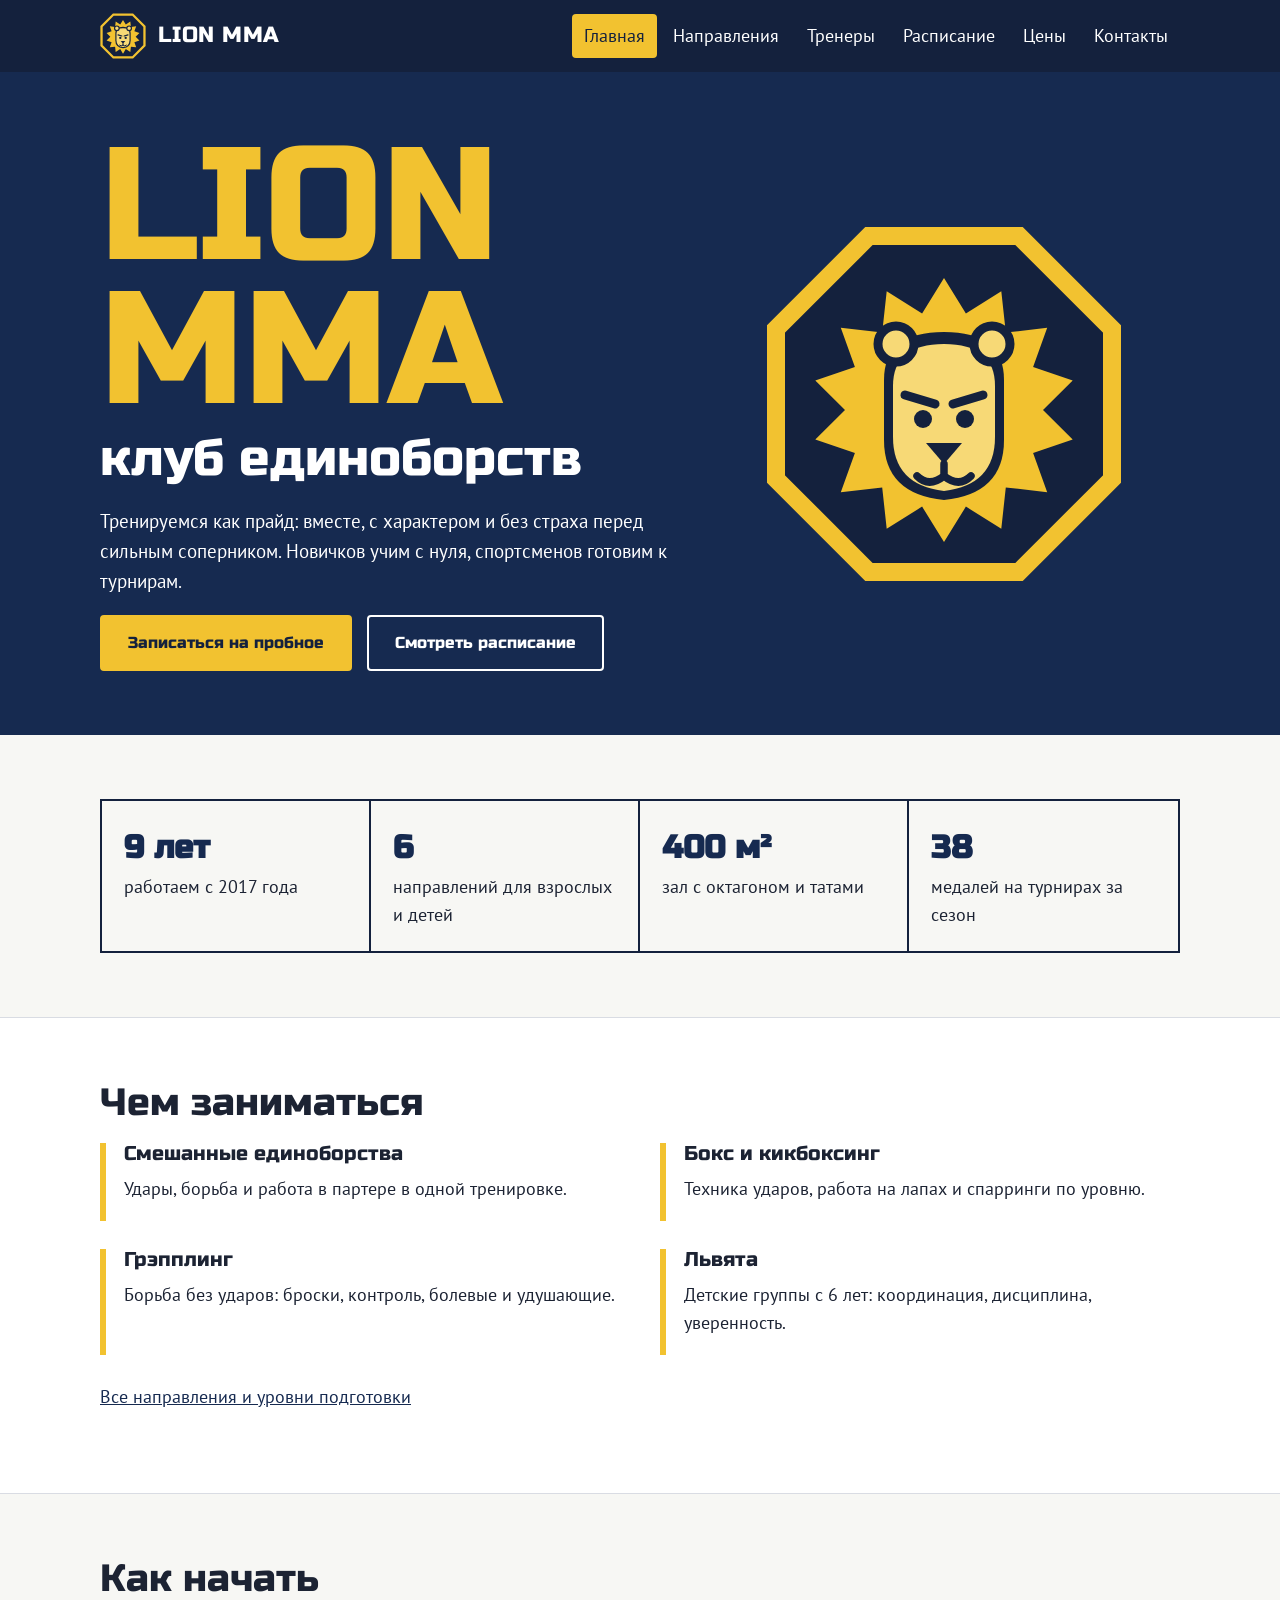
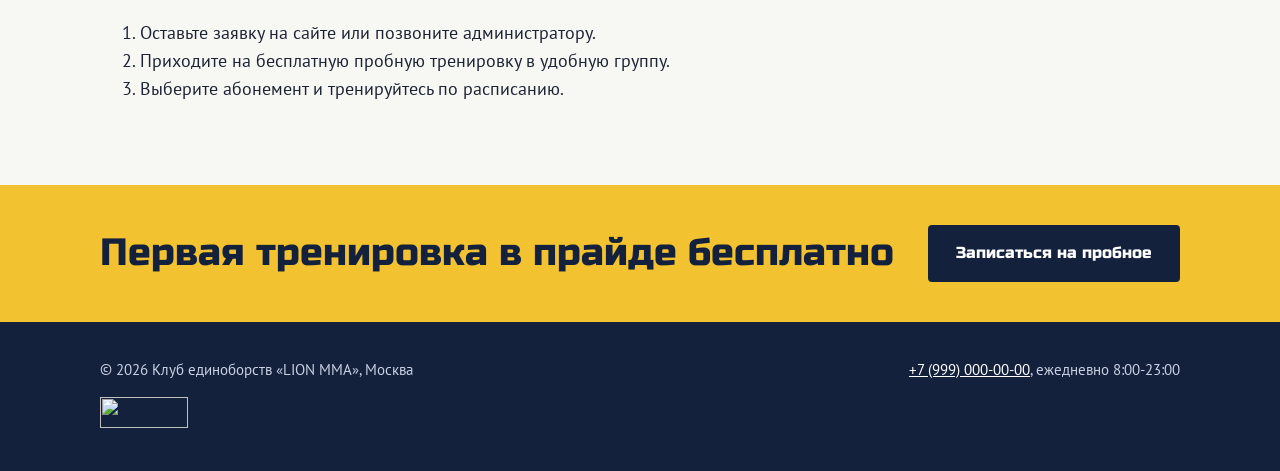
==== index.html @ 070dc4d4 "Add files via upload" ====
<!DOCTYPE html>
<html lang="ru">
<head>
  <meta charset="UTF-8">
  <meta name="viewport" content="width=device-width, initial-scale=1">
  <title>LION MMA - клуб единоборств в Москве</title>
  <meta name="description" content="Клуб единоборств LION MMA: смешанные единоборства, бокс, кикбоксинг, грэпплинг. Группы для взрослых и детей с 6 лет.">
  <link rel="icon" href="img/logo.svg" type="image/svg+xml">
  <link rel="preconnect" href="https://fonts.googleapis.com">
  <link rel="preconnect" href="https://fonts.gstatic.com" crossorigin>
  <link href="https://fonts.googleapis.com/css2?family=PT+Sans:wght@400;700&family=Russo+One&display=swap" rel="stylesheet">
  <link rel="stylesheet" href="css/style.css">
</head>
<body>
<header class="site-header">
  <div class="wrap">
    <a class="brand" href="index.html"><img src="img/logo.svg" alt=""><span>LION MMA</span></a>
    <button class="menu-btn" aria-expanded="false" aria-controls="nav">Меню</button>
    <nav class="nav" id="nav" aria-label="Основное меню">
      <a href="index.html" aria-current="page">Главная</a>
      <a href="napravleniya.html">Направления</a>
      <a href="trenery.html">Тренеры</a>
      <a href="raspisanie.html">Расписание</a>
      <a href="ceny.html">Цены</a>
      <a href="kontakty.html">Контакты</a>
    </nav>
  </div>
</header>
<main>
<section class="hero">
  <div class="wrap">
    <div>
      <h1 class="hero-title">LION MMA<small>клуб единоборств</small></h1>
      <p>Тренируемся как прайд: вместе, с характером и без страха перед сильным соперником. Новичков учим с нуля, спортсменов готовим к турнирам.</p>
      <a class="btn" href="kontakty.html#signup">Записаться на пробное</a>
      <a class="btn btn-ghost" href="raspisanie.html">Смотреть расписание</a>
    </div>
    <img class="hero-logo" src="img/logo.svg" alt="Логотип клуба LION MMA: голова льва в октагоне">
  </div>
</section>

<section class="section">
  <div class="wrap">
    <div class="facts">
      <div><b>9 лет</b>работаем с 2017 года</div>
      <div><b>6</b>направлений для взрослых и детей</div>
      <div><b>400 м²</b>зал с октагоном и татами</div>
      <div><b>38</b>медалей на турнирах за сезон</div>
    </div>
  </div>
</section>

<section class="section section-alt">
  <div class="wrap">
    <h2>Чем заниматься</h2>
    <div class="disciplines two">
      <div class="discipline"><h3>Смешанные единоборства</h3><p>Удары, борьба и работа в партере в одной тренировке.</p></div>
      <div class="discipline"><h3>Бокс и кикбоксинг</h3><p>Техника ударов, работа на лапах и спарринги по уровню.</p></div>
      <div class="discipline"><h3>Грэпплинг</h3><p>Борьба без ударов: броски, контроль, болевые и удушающие.</p></div>
      <div class="discipline"><h3>Львята</h3><p>Детские группы с 6 лет: координация, дисциплина, уверенность.</p></div>
    </div>
    <p style="margin-top:28px"><a href="napravleniya.html">Все направления и уровни подготовки</a></p>
  </div>
</section>

<section class="section">
  <div class="wrap">
    <h2>Как начать</h2>
    <ol>
      <li>Оставьте заявку на сайте или позвоните администратору.</li>
      <li>Приходите на бесплатную пробную тренировку в удобную группу.</li>
      <li>Выберите абонемент и тренируйтесь по расписанию.</li>
    </ol>
  </div>
</section>
</main>
<section class="cta">
  <div class="wrap">
    <h2>Первая тренировка в прайде бесплатно</h2>
    <a class="btn" href="kontakty.html#signup">Записаться на пробное</a>
  </div>
</section>
<footer class="site-footer">
  <div class="wrap">
    <div>© <span class="year">2026</span> Клуб единоборств «LION MMA», Москва</div>
    <div><a href="tel:+79990000000">+7 (999) 000-00-00</a>, ежедневно 8:00-23:00</div>
  </div>
  <div class="wrap counters">
    <!-- ===== СЧЕТЧИКИ: вставляйте код счетчиков (LiveInternet, Top.Mail.ru, Яндекс Метрика и др.) между этими строками ===== -->
    <!--LiveInternet counter--><a href="https://www.liveinternet.ru/click"
    target="_blank"><img id="licntFFC2" width="88" height="31" style="border:0" 
    title="LiveInternet: показано число просмотров и посетителей за 24 часа"
    src="[data-uri]"
    alt=""/></a><script>(function(d,s){d.getElementById("licntFFC2").src=
    "https://counter.yadro.ru/hit?t52.1;r"+escape(d.referrer)+
    ((typeof(s)=="undefined")?"":";s"+s.width+"*"+s.height+"*"+
    (s.colorDepth?s.colorDepth:s.pixelDepth))+";u"+escape(d.URL)+
    ";h"+escape(d.title.substring(0,150))+";"+Math.random()})
    (document,screen)</script><!--/LiveInternet-->
    <!-- ===== КОНЕЦ СЧЕТЧИКОВ ===== -->
  </div>
</footer>
<script src="js/main.js"></script>
</body>
</html>
---- css/style.css ----
/* =========================================================
   LION MMA - общие стили сайта
   Цвета: синий мат, золото львиной гривы, белый мел
   ========================================================= */
:root {
  --navy: #14213D;      /* основной темный, фон шапки и подвала */
  --mat: #162a50;       /* синий борцовский ковер */
  --tape: #F2C230;      /* желтая лента, акцент */
  --chalk: #F7F7F4;     /* фон страниц */
  --ink: #1C2333;       /* основной текст */
  --muted: #5B6478;     /* второстепенный текст */
  --line: #D9DCE3;      /* линии и рамки */
  --display: "Russo One", "Arial Black", "Segoe UI", sans-serif;
  --body: "PT Sans", "Segoe UI", Roboto, Arial, sans-serif;
  --wrap: 1120px;
}

* { box-sizing: border-box; }
html { scroll-behavior: smooth; }
@media (prefers-reduced-motion: reduce) { html { scroll-behavior: auto; } * { transition: none !important; } }

body {
  margin: 0;
  font-family: var(--body);
  font-size: 18px;
  line-height: 1.55;
  color: var(--ink);
  background: var(--chalk);
}
img { max-width: 100%; display: block; }
a { color: var(--mat); }
a:focus-visible, button:focus-visible, input:focus-visible, select:focus-visible, textarea:focus-visible, summary:focus-visible {
  outline: 3px solid var(--tape);
  outline-offset: 2px;
}

.wrap { max-width: var(--wrap); margin: 0 auto; padding: 0 20px; }

h1, h2, h3 { font-family: var(--display); font-weight: 400; line-height: 1.1; margin: 0 0 .5em; }
h1 { font-size: clamp(2.2rem, 6vw, 4rem); }
h2 { font-size: clamp(1.6rem, 3.5vw, 2.4rem); }
h3 { font-size: 1.25rem; }
p { margin: 0 0 1em; max-width: 68ch; }

/* ---------- шапка ---------- */
.site-header { background: var(--navy); color: #fff; position: sticky; top: 0; z-index: 10; }
.site-header .wrap { display: flex; align-items: center; justify-content: space-between; min-height: 72px; gap: 16px; }
.brand { display: flex; align-items: center; gap: 12px; color: #fff; text-decoration: none; }
.brand img { width: 46px; height: 46px; }
.brand span { font-family: var(--display); font-size: 1.35rem; letter-spacing: .02em; }
.nav { display: flex; gap: 4px; }
.nav a { color: #fff; text-decoration: none; padding: 8px 12px; border-radius: 4px; }
.nav a:hover { background: rgba(255,255,255,.1); }
.nav a[aria-current="page"] { color: var(--navy); background: var(--tape); }
.menu-btn { display: none; background: none; border: 2px solid var(--tape); color: #fff; font: inherit; padding: 6px 12px; border-radius: 4px; cursor: pointer; }

@media (max-width: 900px) {
  .menu-btn { display: block; }
  .nav { display: none; position: absolute; left: 0; right: 0; top: 72px; background: var(--navy); flex-direction: column; padding: 8px 20px 20px; }
  .nav.open { display: flex; }
}

/* ---------- первый экран главной ---------- */
.hero { background: var(--mat); color: #fff; overflow: hidden; }
.hero .wrap { display: grid; grid-template-columns: 1.2fr 1fr; align-items: center; gap: 40px; padding-top: 64px; padding-bottom: 64px; }
.hero-title { font-family: var(--display); font-size: clamp(4rem, 14vw, 10rem); line-height: .9; margin: 0; color: var(--tape); }
.hero-title small { display: block; font-size: .32em; color: #fff; margin-top: 12px; }
.hero p { font-size: 1.2rem; margin-top: 24px; }
.hero-logo { justify-self: center; width: min(360px, 80%); }
@media (max-width: 760px) { .hero .wrap { grid-template-columns: 1fr; } .hero-logo { width: 200px; order: -1; } }

/* ---------- кнопки ---------- */
.btn { display: inline-block; font-family: var(--display); font-size: 1rem; text-decoration: none; padding: 14px 26px; border-radius: 4px; border: 2px solid var(--tape); background: var(--tape); color: var(--navy); cursor: pointer; }
.btn:hover { background: #ffd54d; }
.btn-ghost { background: transparent; color: #fff; border-color: #fff; margin-left: 10px; }
.btn-ghost:hover { background: rgba(255,255,255,.12); }

/* ---------- секции ---------- */
.section { padding: 64px 0; }
.section-alt { background: #fff; border-top: 1px solid var(--line); border-bottom: 1px solid var(--line); }
.page-head { background: var(--navy); color: #fff; padding: 48px 0 40px; border-bottom: 6px solid var(--tape); }
.page-head p { color: #C9D1E3; font-size: 1.15rem; margin: 0; }

/* полоса с фактами о клубе */
.facts { display: grid; grid-template-columns: repeat(4, 1fr); gap: 0; border: 2px solid var(--navy); }
.facts div { padding: 22px; border-right: 2px solid var(--navy); }
.facts div:last-child { border-right: 0; }
.facts b { display: block; font-family: var(--display); font-size: 2rem; color: var(--mat); }
@media (max-width: 760px) { .facts { grid-template-columns: 1fr 1fr; } .facts div:nth-child(2) { border-right: 0; } .facts div:nth-child(-n+2) { border-bottom: 2px solid var(--navy); } }

/* список направлений */
.disciplines { display: grid; grid-template-columns: repeat(auto-fit, minmax(300px, 1fr)); gap: 28px 40px; }
.disciplines.two { grid-template-columns: repeat(2, 1fr); }
@media (max-width: 700px) { .disciplines.two { grid-template-columns: 1fr; } }
.discipline { border-left: 6px solid var(--tape); padding-left: 18px; }
.discipline .meta { color: var(--muted); font-size: .95rem; }

/* тренеры */
.coach { display: grid; grid-template-columns: 120px 1fr; gap: 24px; padding: 28px 0; border-bottom: 1px solid var(--line); }
.coach:last-child { border-bottom: 0; }
.avatar { width: 120px; height: 120px; display: grid; place-items: center; background: var(--navy); color: var(--tape); font-family: var(--display); font-size: 2.2rem;
  clip-path: polygon(30% 0, 70% 0, 100% 30%, 100% 70%, 70% 100%, 30% 100%, 0 70%, 0 30%); }
.coach .role { color: var(--mat); font-weight: 700; margin-bottom: 8px; }
@media (max-width: 560px) { .coach { grid-template-columns: 1fr; } .avatar { width: 90px; height: 90px; font-size: 1.6rem; } }

/* расписание */
.filters { display: flex; flex-wrap: wrap; gap: 8px; margin-bottom: 20px; }
.filters button { font: inherit; padding: 8px 16px; border: 2px solid var(--navy); background: #fff; color: var(--navy); border-radius: 20px; cursor: pointer; }
.filters button[aria-pressed="true"] { background: var(--navy); color: #fff; }
.table-wrap { overflow-x: auto; }
table { width: 100%; border-collapse: collapse; background: #fff; }
th, td { padding: 12px 14px; text-align: left; border-bottom: 1px solid var(--line); }
th { background: var(--navy); color: #fff; font-weight: 700; }
td.day { font-weight: 700; white-space: nowrap; }
.tag { display: inline-block; padding: 2px 10px; border-radius: 12px; font-size: .85rem; background: #E6ECF8; color: var(--mat); }
.tag.kids { background: #FFF3CC; color: #7A5B00; }

/* цены */
.plans { display: grid; grid-template-columns: repeat(3, 1fr); border: 2px solid var(--navy); background: #fff; }
.plan { padding: 28px; border-right: 2px solid var(--navy); display: flex; flex-direction: column; }
.plan:last-child { border-right: 0; }
.plan.main { background: var(--navy); color: #fff; }
.plan .price { font-family: var(--display); font-size: 2.4rem; color: var(--mat); margin: 8px 0 4px; }
.plan.main .price { color: var(--tape); }
.plan ul { padding-left: 20px; margin: 12px 0 24px; flex: 1; }
@media (max-width: 860px) { .plans { grid-template-columns: 1fr; } .plan { border-right: 0; border-bottom: 2px solid var(--navy); } .plan:last-child { border-bottom: 0; } }

.faq details { border-bottom: 1px solid var(--line); padding: 16px 0; }
.faq summary { font-weight: 700; cursor: pointer; }
.faq details p { margin: 10px 0 0; }

/* контакты и форма */
.contacts { display: grid; grid-template-columns: 1fr 1fr; gap: 48px; }
@media (max-width: 860px) { .contacts { grid-template-columns: 1fr; } }
.contact-list { list-style: none; padding: 0; margin: 0 0 24px; }
.contact-list li { padding: 10px 0; border-bottom: 1px solid var(--line); }
.contact-list b { display: inline-block; min-width: 110px; }
.map { width: 100%; height: 320px; border: 2px solid var(--navy); }
form label { display: block; font-weight: 700; margin: 14px 0 6px; }
form input, form select, form textarea { width: 100%; font: inherit; padding: 10px 12px; border: 2px solid var(--line); border-radius: 4px; background: #fff; }
form input:focus, form select:focus, form textarea:focus { border-color: var(--mat); }
.form-note { color: var(--muted); font-size: .9rem; margin-top: 10px; }
.form-ok { display: none; margin-top: 16px; padding: 14px; background: #E8F5E9; border-left: 6px solid #2E7D32; }

/* призыв записаться */
.cta { background: var(--tape); }
.cta .wrap { display: flex; align-items: center; justify-content: space-between; gap: 24px; flex-wrap: wrap; padding-top: 40px; padding-bottom: 40px; }
.cta h2 { margin: 0; color: var(--navy); }
.cta .btn { background: var(--navy); color: #fff; border-color: var(--navy); }

/* ---------- подвал ---------- */
.site-footer { background: var(--navy); color: #C9D1E3; padding: 36px 0; font-size: .95rem; }
.site-footer .wrap { display: flex; justify-content: space-between; flex-wrap: wrap; gap: 16px; }
.site-footer a { color: #fff; }
/* блок счетчиков в подвале: кнопки-информеры выстраиваются в ряд */
.site-footer .counters { justify-content: flex-start; align-items: center; gap: 8px; margin-top: 16px; }
.site-footer .counters:empty { display: none; }
.site-footer .counters img { display: inline-block; }
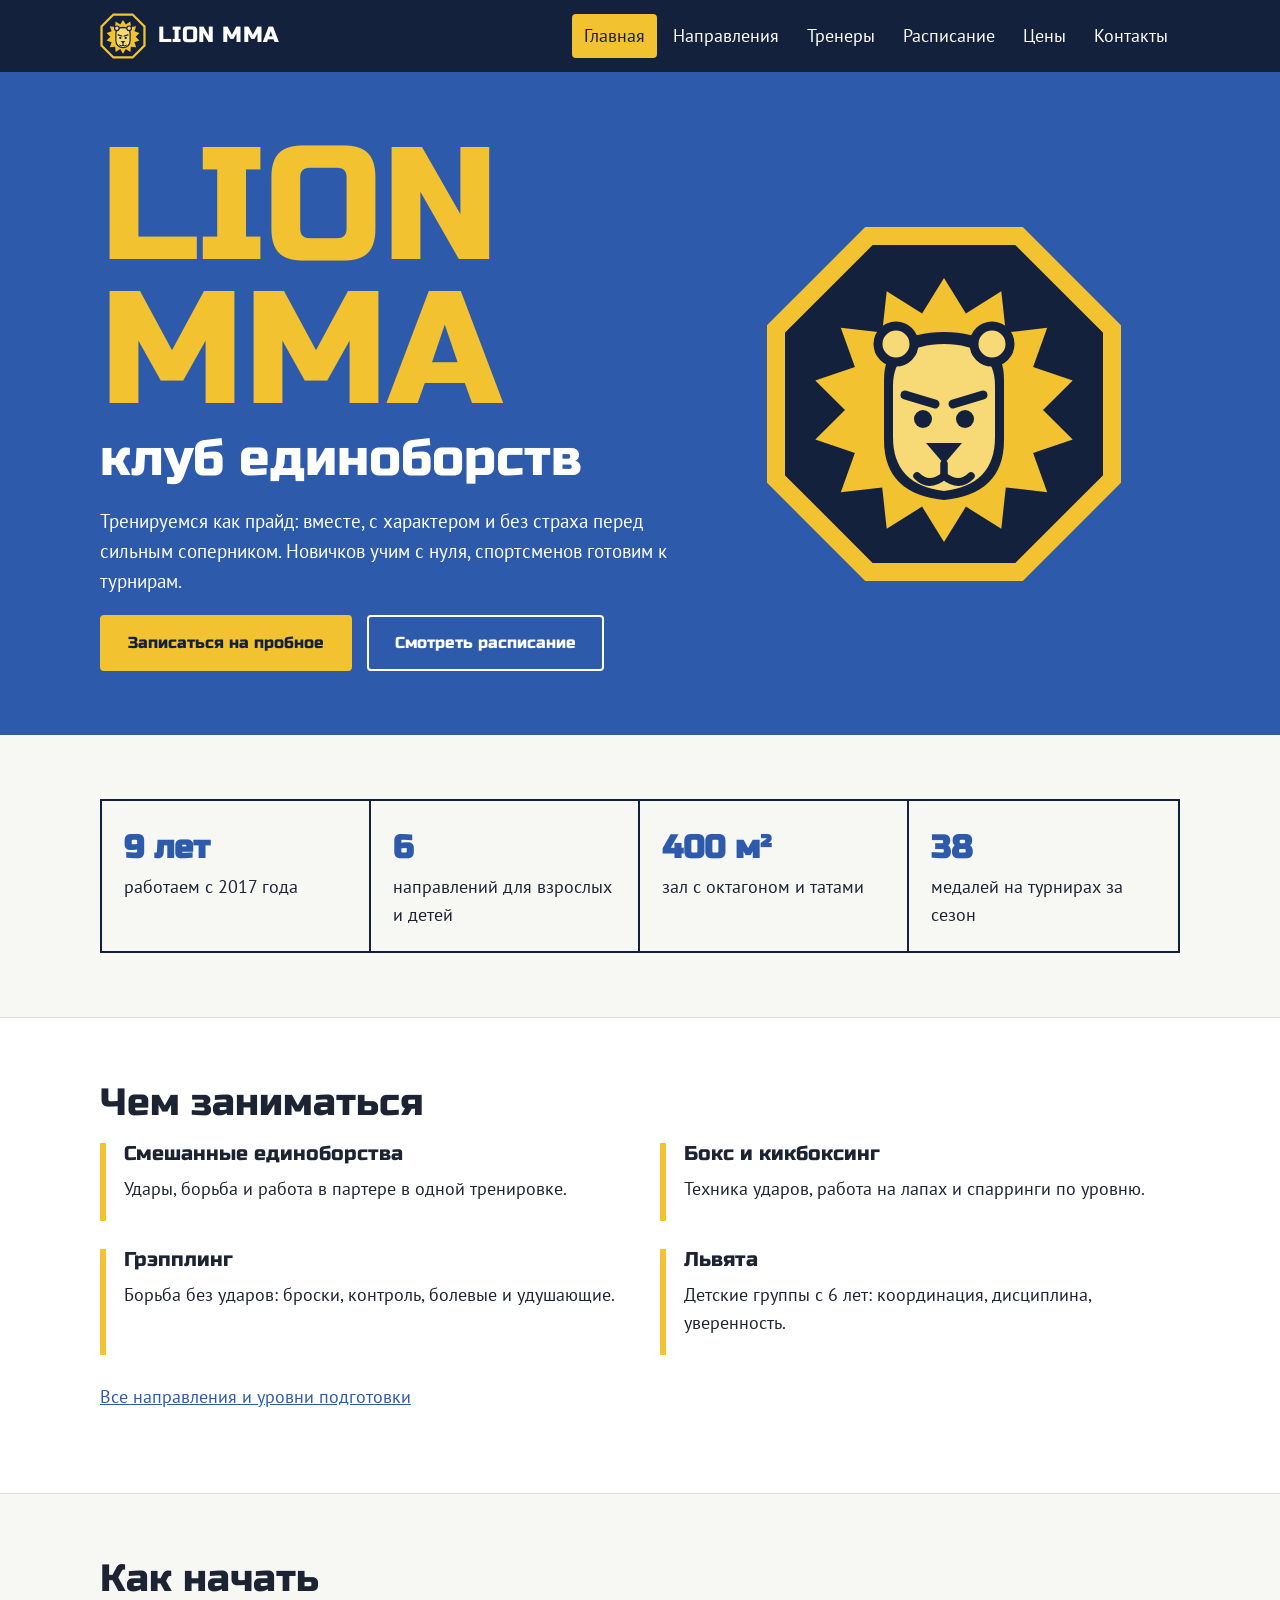
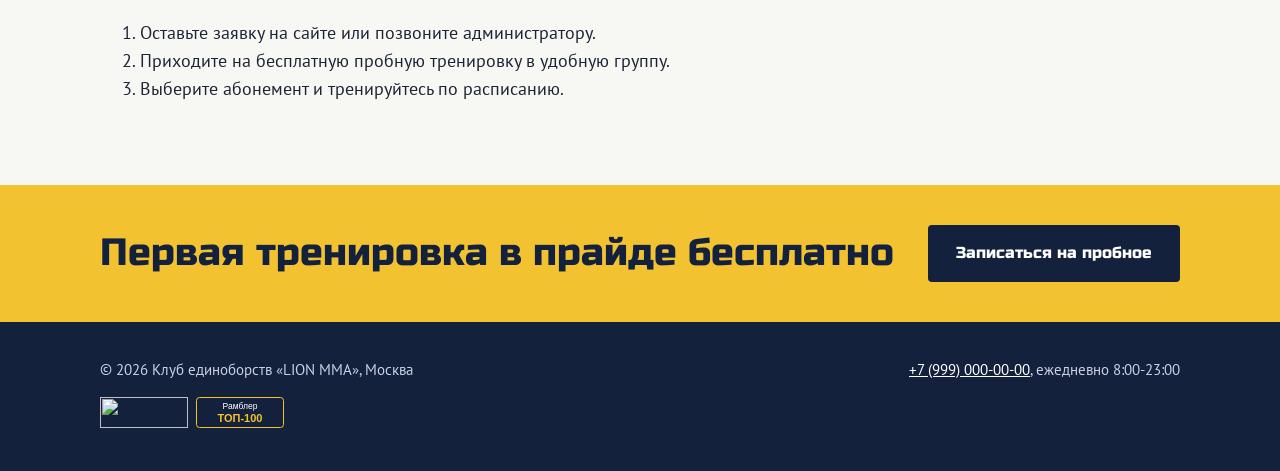
==== commit fd99c2c9: "Add files via upload" ====
--- a/index.html
+++ b/index.html
@@ -1,104 +1,132 @@
 <!DOCTYPE html>
+
 <html lang="ru">
 <head>
-  <meta charset="UTF-8">
-  <meta name="viewport" content="width=device-width, initial-scale=1">
-  <title>LION MMA - клуб единоборств в Москве</title>
-  <meta name="description" content="Клуб единоборств LION MMA: смешанные единоборства, бокс, кикбоксинг, грэпплинг. Группы для взрослых и детей с 6 лет.">
-  <link rel="icon" href="img/logo.svg" type="image/svg+xml">
-  <link rel="preconnect" href="https://fonts.googleapis.com">
-  <link rel="preconnect" href="https://fonts.gstatic.com" crossorigin>
-  <link href="https://fonts.googleapis.com/css2?family=PT+Sans:wght@400;700&family=Russo+One&display=swap" rel="stylesheet">
-  <link rel="stylesheet" href="css/style.css">
+<meta charset="utf-8"/>
+<meta content="width=device-width, initial-scale=1" name="viewport"/>
+<title>LION MMA - клуб единоборств в Москве</title>
+<meta content="Клуб единоборств LION MMA: смешанные единоборства, бокс, кикбоксинг, грэпплинг. Группы для взрослых и детей с 6 лет." name="description"/>
+<link href="img/logo.svg" rel="icon" type="image/svg+xml"/>
+<link href="https://fonts.googleapis.com" rel="preconnect"/>
+<link crossorigin="" href="https://fonts.gstatic.com" rel="preconnect"/>
+<link href="https://fonts.googleapis.com/css2?family=PT+Sans:wght@400;700&amp;family=Russo+One&amp;display=swap" rel="stylesheet"/>
+<link href="css/style.css" rel="stylesheet"/>
 </head>
 <body>
-<header class="site-header">
-  <div class="wrap">
-    <a class="brand" href="index.html"><img src="img/logo.svg" alt=""><span>LION MMA</span></a>
-    <button class="menu-btn" aria-expanded="false" aria-controls="nav">Меню</button>
-    <nav class="nav" id="nav" aria-label="Основное меню">
-      <a href="index.html" aria-current="page">Главная</a>
-      <a href="napravleniya.html">Направления</a>
-      <a href="trenery.html">Тренеры</a>
-      <a href="raspisanie.html">Расписание</a>
-      <a href="ceny.html">Цены</a>
-      <a href="kontakty.html">Контакты</a>
-    </nav>
-  </div>
+<header class="site-header" data-mma-attribute="шапка">
+<div class="wrap">
+<a class="brand" data-mma-attribute="логотип" href="index.html"><img alt="" src="img/logo.svg"/><span>LION MMA</span></a>
+<button aria-controls="nav" aria-expanded="false" class="menu-btn" data-mma-attribute="кнопка меню">Меню</button>
+<nav aria-label="Основное меню" class="nav" data-mma-attribute="меню" id="nav">
+<a aria-current="page" data-mma-attribute="Главная" href="index.html">Главная</a>
+<a data-mma-attribute="Направления" href="napravleniya.html">Направления</a>
+<a data-mma-attribute="Тренеры" href="trenery.html">Тренеры</a>
+<a data-mma-attribute="Расписание" href="raspisanie.html">Расписание</a>
+<a data-mma-attribute="Цены" href="ceny.html">Цены</a>
+<a data-mma-attribute="Контакты" href="kontakty.html">Контакты</a>
+</nav>
+</div>
 </header>
 <main>
-<section class="hero">
-  <div class="wrap">
-    <div>
-      <h1 class="hero-title">LION MMA<small>клуб единоборств</small></h1>
-      <p>Тренируемся как прайд: вместе, с характером и без страха перед сильным соперником. Новичков учим с нуля, спортсменов готовим к турнирам.</p>
-      <a class="btn" href="kontakty.html#signup">Записаться на пробное</a>
-      <a class="btn btn-ghost" href="raspisanie.html">Смотреть расписание</a>
-    </div>
-    <img class="hero-logo" src="img/logo.svg" alt="Логотип клуба LION MMA: голова льва в октагоне">
-  </div>
+<section class="hero" data-mma-attribute="главный экран">
+<div class="wrap">
+<div>
+<h1 class="hero-title">LION MMA<small>клуб единоборств</small></h1>
+<p>Тренируемся как прайд: вместе, с характером и без страха перед сильным соперником. Новичков учим с нуля, спортсменов готовим к турнирам.</p>
+<a class="btn" data-mma-attribute="кнопка записаться" href="kontakty.html#signup">Записаться на пробное</a>
+<a class="btn btn-ghost" data-mma-attribute="кнопка расписание" href="raspisanie.html">Смотреть расписание</a>
+</div>
+<img alt="Логотип клуба LION MMA: голова льва в октагоне" class="hero-logo" src="img/logo.svg"/>
+</div>
 </section>
-
-<section class="section">
-  <div class="wrap">
-    <div class="facts">
-      <div><b>9 лет</b>работаем с 2017 года</div>
-      <div><b>6</b>направлений для взрослых и детей</div>
-      <div><b>400 м²</b>зал с октагоном и татами</div>
-      <div><b>38</b>медалей на турнирах за сезон</div>
-    </div>
-  </div>
+<section class="section" data-mma-attribute="факты о клубе">
+<div class="wrap">
+<div class="facts">
+<div><b>9 лет</b>работаем с 2017 года</div>
+<div><b>6</b>направлений для взрослых и детей</div>
+<div><b>400 м²</b>зал с октагоном и татами</div>
+<div><b>38</b>медалей на турнирах за сезон</div>
+</div>
+</div>
 </section>
-
-<section class="section section-alt">
-  <div class="wrap">
-    <h2>Чем заниматься</h2>
-    <div class="disciplines two">
-      <div class="discipline"><h3>Смешанные единоборства</h3><p>Удары, борьба и работа в партере в одной тренировке.</p></div>
-      <div class="discipline"><h3>Бокс и кикбоксинг</h3><p>Техника ударов, работа на лапах и спарринги по уровню.</p></div>
-      <div class="discipline"><h3>Грэпплинг</h3><p>Борьба без ударов: броски, контроль, болевые и удушающие.</p></div>
-      <div class="discipline"><h3>Львята</h3><p>Детские группы с 6 лет: координация, дисциплина, уверенность.</p></div>
-    </div>
-    <p style="margin-top:28px"><a href="napravleniya.html">Все направления и уровни подготовки</a></p>
-  </div>
+<section class="section section-alt" data-mma-attribute="направления">
+<div class="wrap">
+<h2>Чем заниматься</h2>
+<div class="disciplines two">
+<div class="discipline" data-mma-attribute="Смешанные единоборства"><h3>Смешанные единоборства</h3><p>Удары, борьба и работа в партере в одной тренировке.</p></div>
+<div class="discipline" data-mma-attribute="Бокс и кикбоксинг"><h3>Бокс и кикбоксинг</h3><p>Техника ударов, работа на лапах и спарринги по уровню.</p></div>
+<div class="discipline" data-mma-attribute="Грэпплинг"><h3>Грэпплинг</h3><p>Борьба без ударов: броски, контроль, болевые и удушающие.</p></div>
+<div class="discipline" data-mma-attribute="Львята"><h3>Львята</h3><p>Детские группы с 6 лет: координация, дисциплина, уверенность.</p></div>
+</div>
+<p style="margin-top:28px"><a data-mma-attribute="все направления" href="napravleniya.html">Все направления и уровни подготовки</a></p>
+</div>
 </section>
-
-<section class="section">
-  <div class="wrap">
-    <h2>Как начать</h2>
-    <ol>
-      <li>Оставьте заявку на сайте или позвоните администратору.</li>
-      <li>Приходите на бесплатную пробную тренировку в удобную группу.</li>
-      <li>Выберите абонемент и тренируйтесь по расписанию.</li>
-    </ol>
-  </div>
+<section class="section" data-mma-attribute="как начать">
+<div class="wrap">
+<h2>Как начать</h2>
+<ol>
+<li>Оставьте заявку на сайте или позвоните администратору.</li>
+<li>Приходите на бесплатную пробную тренировку в удобную группу.</li>
+<li>Выберите абонемент и тренируйтесь по расписанию.</li>
+</ol>
+</div>
 </section>
 </main>
-<section class="cta">
-  <div class="wrap">
-    <h2>Первая тренировка в прайде бесплатно</h2>
-    <a class="btn" href="kontakty.html#signup">Записаться на пробное</a>
-  </div>
+<section class="cta" data-mma-attribute="призыв записаться">
+<div class="wrap">
+<h2>Первая тренировка в прайде бесплатно</h2>
+<a class="btn" data-mma-attribute="кнопка записаться" href="kontakty.html#signup">Записаться на пробное</a>
+</div>
 </section>
-<footer class="site-footer">
-  <div class="wrap">
-    <div>© <span class="year">2026</span> Клуб единоборств «LION MMA», Москва</div>
-    <div><a href="tel:+79990000000">+7 (999) 000-00-00</a>, ежедневно 8:00-23:00</div>
-  </div>
-  <div class="wrap counters">
-    <!-- ===== СЧЕТЧИКИ: вставляйте код счетчиков (LiveInternet, Top.Mail.ru, Яндекс Метрика и др.) между этими строками ===== -->
-    <!--LiveInternet counter--><a href="https://www.liveinternet.ru/click"
-    target="_blank"><img id="licntFFC2" width="88" height="31" style="border:0" 
-    title="LiveInternet: показано число просмотров и посетителей за 24 часа"
-    src="[data-uri]"
-    alt=""/></a><script>(function(d,s){d.getElementById("licntFFC2").src=
+<footer class="site-footer" data-mma-attribute="подвал">
+<div class="wrap">
+<div>© <span class="year">2026</span> Клуб единоборств «LION MMA», Москва</div>
+<div><a data-mma-attribute="телефон" href="tel:+79990000000">+7 (999) 000-00-00</a>, ежедневно 8:00-23:00</div>
+</div>
+<div class="wrap counters" data-mma-attribute="счетчики">
+<!-- ===== СЧЕТЧИКИ: вставляйте код счетчиков (LiveInternet, Top.Mail.ru, Яндекс Метрика и др.) между этими строками ===== -->
+<!--LiveInternet counter--><a data-mma-attribute="LiveInternet" href="https://www.liveinternet.ru/click" target="_blank"><img alt="" height="31" id="licnt47A3" src="[data-uri]" style="border:0" title="LiveInternet: показано число просмотров и посетителей за 24 часа" width="88"/></a><script>(function(d,s){d.getElementById("licnt47A3").src=
     "https://counter.yadro.ru/hit?t52.1;r"+escape(d.referrer)+
     ((typeof(s)=="undefined")?"":";s"+s.width+"*"+s.height+"*"+
     (s.colorDepth?s.colorDepth:s.pixelDepth))+";u"+escape(d.URL)+
     ";h"+escape(d.title.substring(0,150))+";"+Math.random()})
     (document,screen)</script><!--/LiveInternet-->
-    <!-- ===== КОНЕЦ СЧЕТЧИКОВ ===== -->
-  </div>
+<!-- Top100 (Kraken) Counter -->
+<script>
+        (function (w, d, c) {
+        (w[c] = w[c] || []).push(function() {
+            var options = {
+                project: 7752699,
+                attributes_dataset: [ "mma-attribute" ],
+                trackHashes: true,
+                user_id: null,
+            };
+            try {
+                w.top100Counter = new top100(options);
+            } catch(e) { }
+        });
+        var n = d.getElementsByTagName("script")[0],
+        s = d.createElement("script"),
+        f = function () { n.parentNode.insertBefore(s, n); };
+        s.type = "text/javascript";
+        s.async = true;
+        s.src =
+        (d.location.protocol == "https:" ? "https:" : "http:") +
+        "//st.top100.ru/top100/top100.js";
+
+        if (w.opera == "[object Opera]") {
+        d.addEventListener("DOMContentLoaded", f, false);
+    } else { f(); }
+    })(window, document, "_top100q");
+    </script>
+<noscript>
+<img alt="Топ-100" src="//counter.rambler.ru/top100.cnt?pid=7752699"/>
+</noscript>
+<!-- END Top100 (Kraken) Counter -->
+<!-- Виджет Рамблер/топ-100 в подвале -->
+<a data-mma-attribute="Топ-100" href="https://top100.rambler.ru/" rel="noopener" target="_blank"><img alt="Рамблер/топ-100" height="31" src="img/top100.svg" title="Рамблер/топ-100" width="88"/></a>
+<!-- ===== КОНЕЦ СЧЕТЧИКОВ ===== -->
+</div>
 </footer>
 <script src="js/main.js"></script>
 </body>
--- a/css/style.css
+++ b/css/style.css
@@ -4,7 +4,7 @@
    ========================================================= */
 :root {
   --navy: #14213D;      /* основной темный, фон шапки и подвала */
-  --mat: #162a50;       /* синий борцовский ковер */
+  --mat: #2E5AAC;       /* синий борцовский ковер */
   --tape: #F2C230;      /* желтая лента, акцент */
   --chalk: #F7F7F4;     /* фон страниц */
   --ink: #1C2333;       /* основной текст */
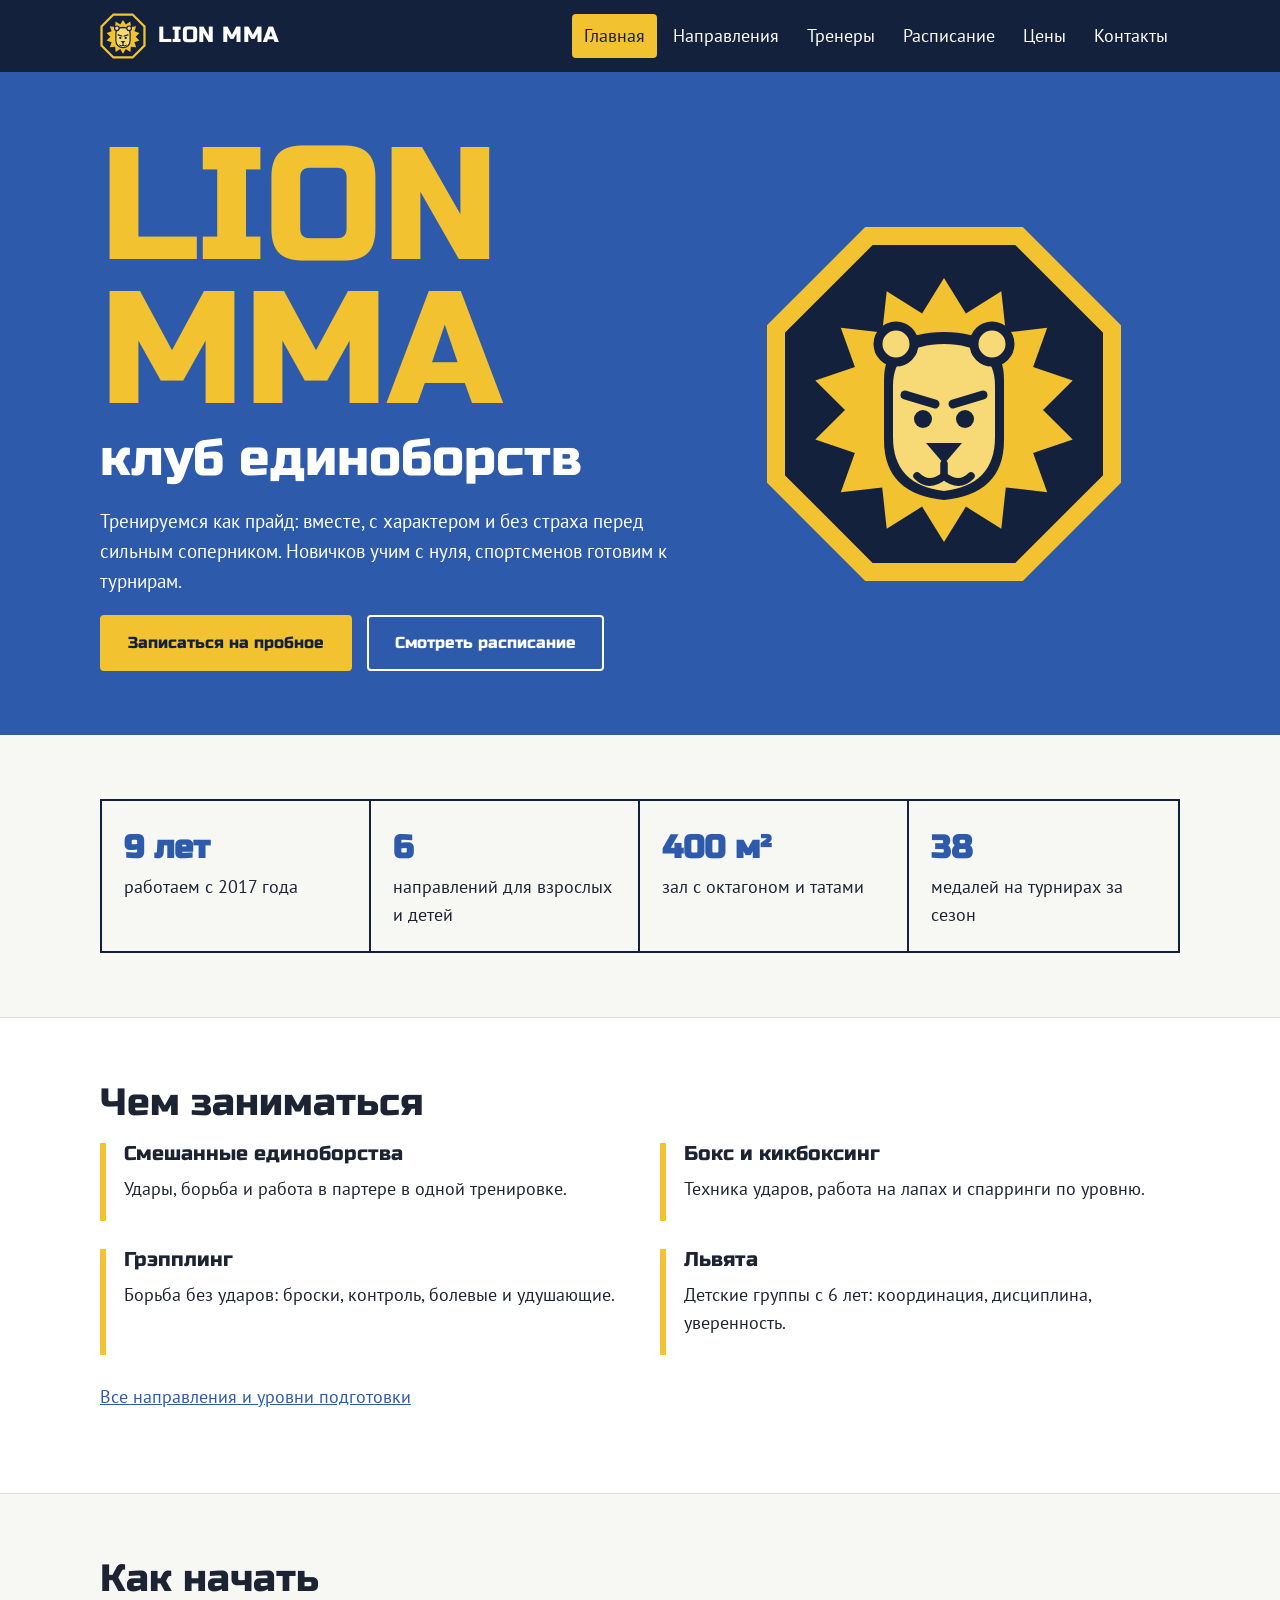
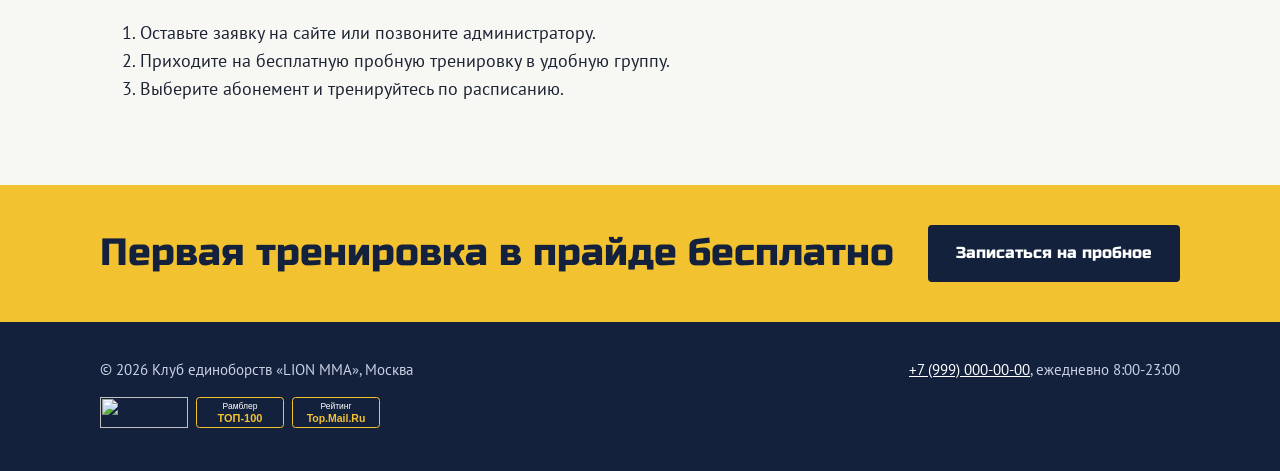
==== commit 5704e9e3: "Add files via upload" ====
--- a/index.html
+++ b/index.html
@@ -13,6 +13,53 @@
 <link href="css/style.css" rel="stylesheet"/>
 </head>
 <body>
+<!-- Top100 (Kraken) Counter -->
+<script>
+        (function (w, d, c) {
+        (w[c] = w[c] || []).push(function() {
+            var options = {
+                project: 7752699,
+                attributes_dataset: [ "mma-attribute" ],
+                trackHashes: true,
+                user_id: null,
+            };
+            try {
+                w.top100Counter = new top100(options);
+            } catch(e) { }
+        });
+        var n = d.getElementsByTagName("script")[0],
+        s = d.createElement("script"),
+        f = function () { n.parentNode.insertBefore(s, n); };
+        s.type = "text/javascript";
+        s.async = true;
+        s.src =
+        (d.location.protocol == "https:" ? "https:" : "http:") +
+        "//st.top100.ru/top100/top100.js";
+
+        if (w.opera == "[object Opera]") {
+        d.addEventListener("DOMContentLoaded", f, false);
+    } else { f(); }
+    })(window, document, "_top100q");
+    </script>
+<noscript>
+<img alt="Топ-100" src="//counter.rambler.ru/top100.cnt?pid=7752699"/>
+</noscript>
+<!-- END Top100 (Kraken) Counter -->
+<!-- Top.Mail.Ru counter -->
+<script type="text/javascript">
+var _tmr = window._tmr || (window._tmr = []);
+_tmr.push({id: "3800459", type: "pageView", start: (new Date()).getTime()});
+(function (d, w, id) {
+  if (d.getElementById(id)) return;
+  var ts = d.createElement("script"); ts.type = "text/javascript"; ts.async = true; ts.id = id;
+  ts.src = "https://top-fwz1.mail.ru/js/code.js";
+  var f = function () {var s = d.getElementsByTagName("script")[0]; s.parentNode.insertBefore(ts, s);};
+  if (w.opera == "[object Opera]") { d.addEventListener("DOMContentLoaded", f, false); } else { f(); }
+})(document, window, "tmr-code");
+</script>
+<noscript><div><img src="https://top-fwz1.mail.ru/counter?id=3800459;js=na" style="position:absolute;left:-9999px;" alt="Top.Mail.Ru" /></div></noscript>
+<!-- /Top.Mail.Ru counter -->
+
 <header class="site-header" data-mma-attribute="шапка">
 <div class="wrap">
 <a class="brand" data-mma-attribute="логотип" href="index.html"><img alt="" src="img/logo.svg"/><span>LION MMA</span></a>
@@ -91,40 +138,10 @@
     (s.colorDepth?s.colorDepth:s.pixelDepth))+";u"+escape(d.URL)+
     ";h"+escape(d.title.substring(0,150))+";"+Math.random()})
     (document,screen)</script><!--/LiveInternet-->
-<!-- Top100 (Kraken) Counter -->
-<script>
-        (function (w, d, c) {
-        (w[c] = w[c] || []).push(function() {
-            var options = {
-                project: 7752699,
-                attributes_dataset: [ "mma-attribute" ],
-                trackHashes: true,
-                user_id: null,
-            };
-            try {
-                w.top100Counter = new top100(options);
-            } catch(e) { }
-        });
-        var n = d.getElementsByTagName("script")[0],
-        s = d.createElement("script"),
-        f = function () { n.parentNode.insertBefore(s, n); };
-        s.type = "text/javascript";
-        s.async = true;
-        s.src =
-        (d.location.protocol == "https:" ? "https:" : "http:") +
-        "//st.top100.ru/top100/top100.js";
-
-        if (w.opera == "[object Opera]") {
-        d.addEventListener("DOMContentLoaded", f, false);
-    } else { f(); }
-    })(window, document, "_top100q");
-    </script>
-<noscript>
-<img alt="Топ-100" src="//counter.rambler.ru/top100.cnt?pid=7752699"/>
-</noscript>
-<!-- END Top100 (Kraken) Counter -->
 <!-- Виджет Рамблер/топ-100 в подвале -->
 <a data-mma-attribute="Топ-100" href="https://top100.rambler.ru/" rel="noopener" target="_blank"><img alt="Рамблер/топ-100" height="31" src="img/top100.svg" title="Рамблер/топ-100" width="88"/></a>
+<!-- Логотип счетчика Top.Mail.Ru в подвале (если картинка сервиса недоступна, показывается img/topmail.svg) -->
+<a data-mma-attribute="Top.Mail.Ru" href="https://top.mail.ru/jump?from=3800459" rel="noopener" target="_blank"><img alt="Top.Mail.Ru" height="31" src="https://top-fwz1.mail.ru/counter?id=3800459;t=479;l=1" style="border:0;" title="Top.Mail.Ru" width="88" onerror="this.onerror=null;this.src='img/topmail.svg';"/></a>
 <!-- ===== КОНЕЦ СЧЕТЧИКОВ ===== -->
 </div>
 </footer>
